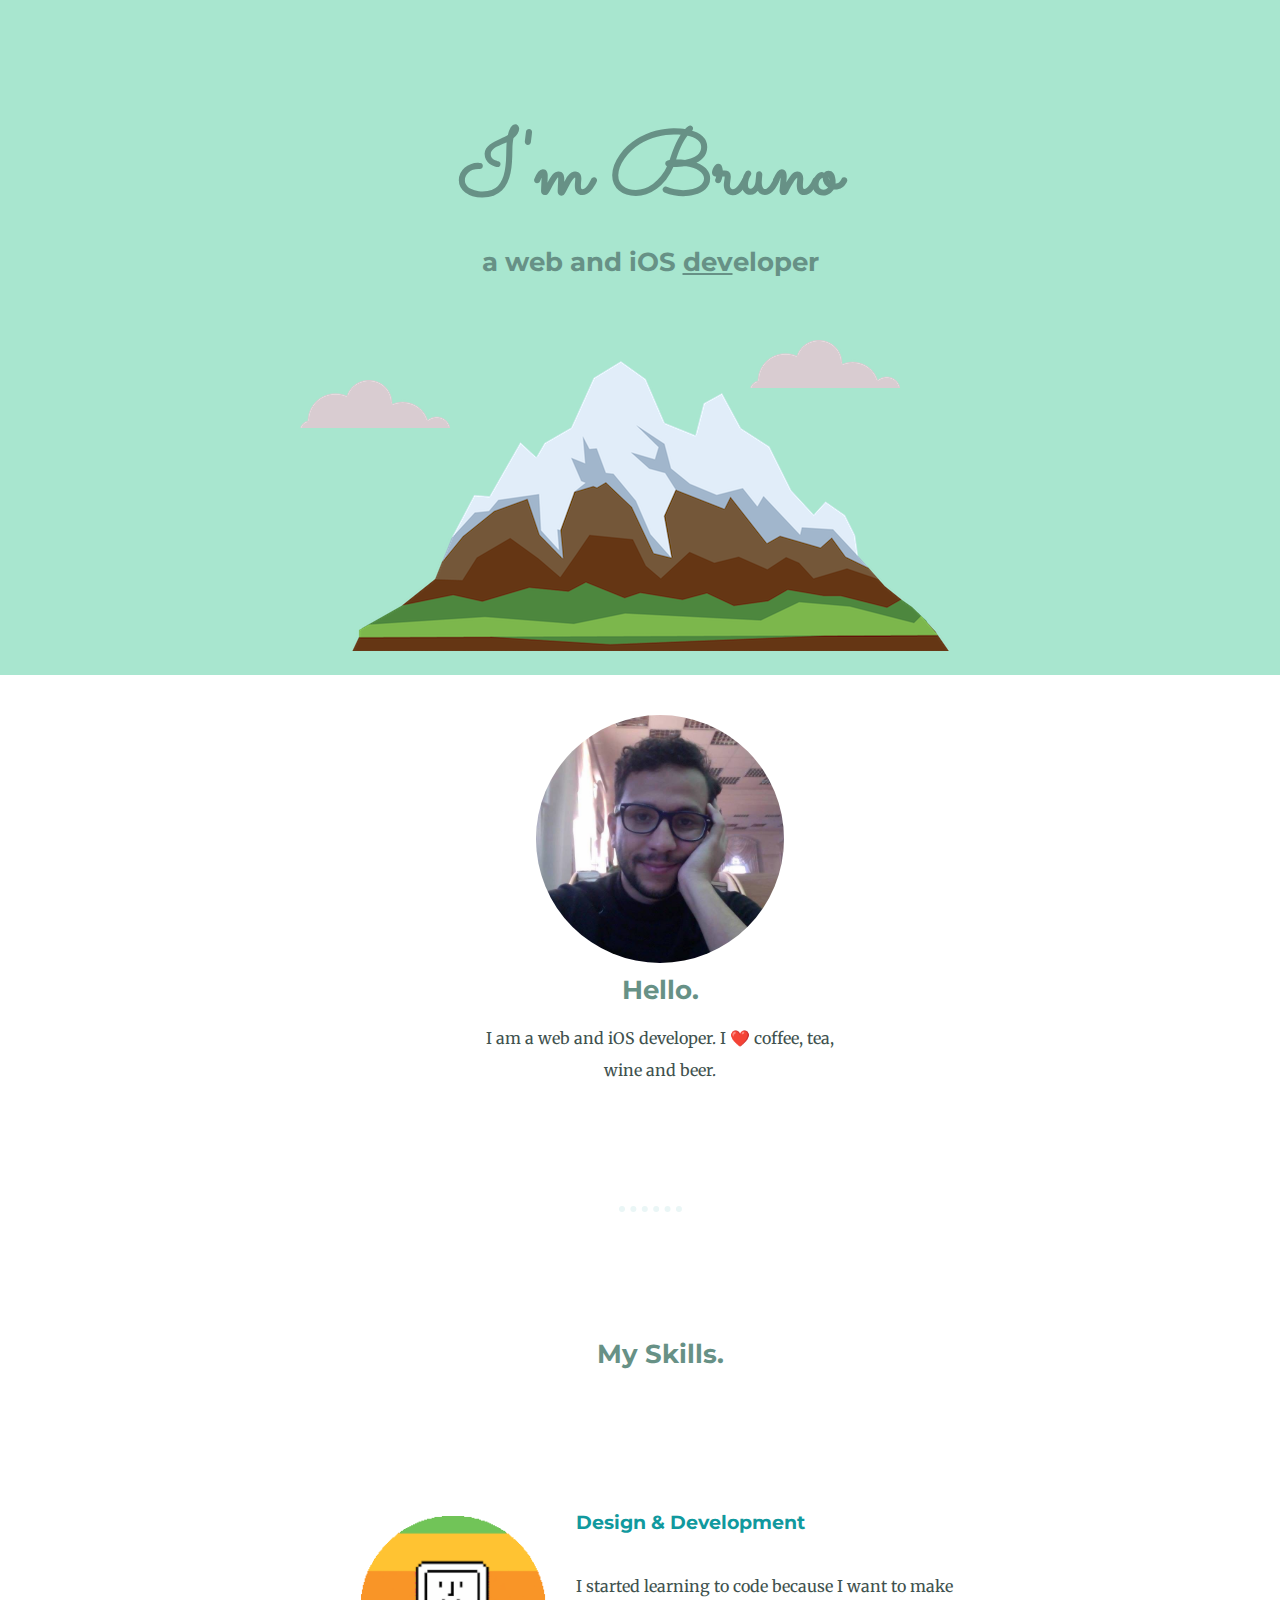
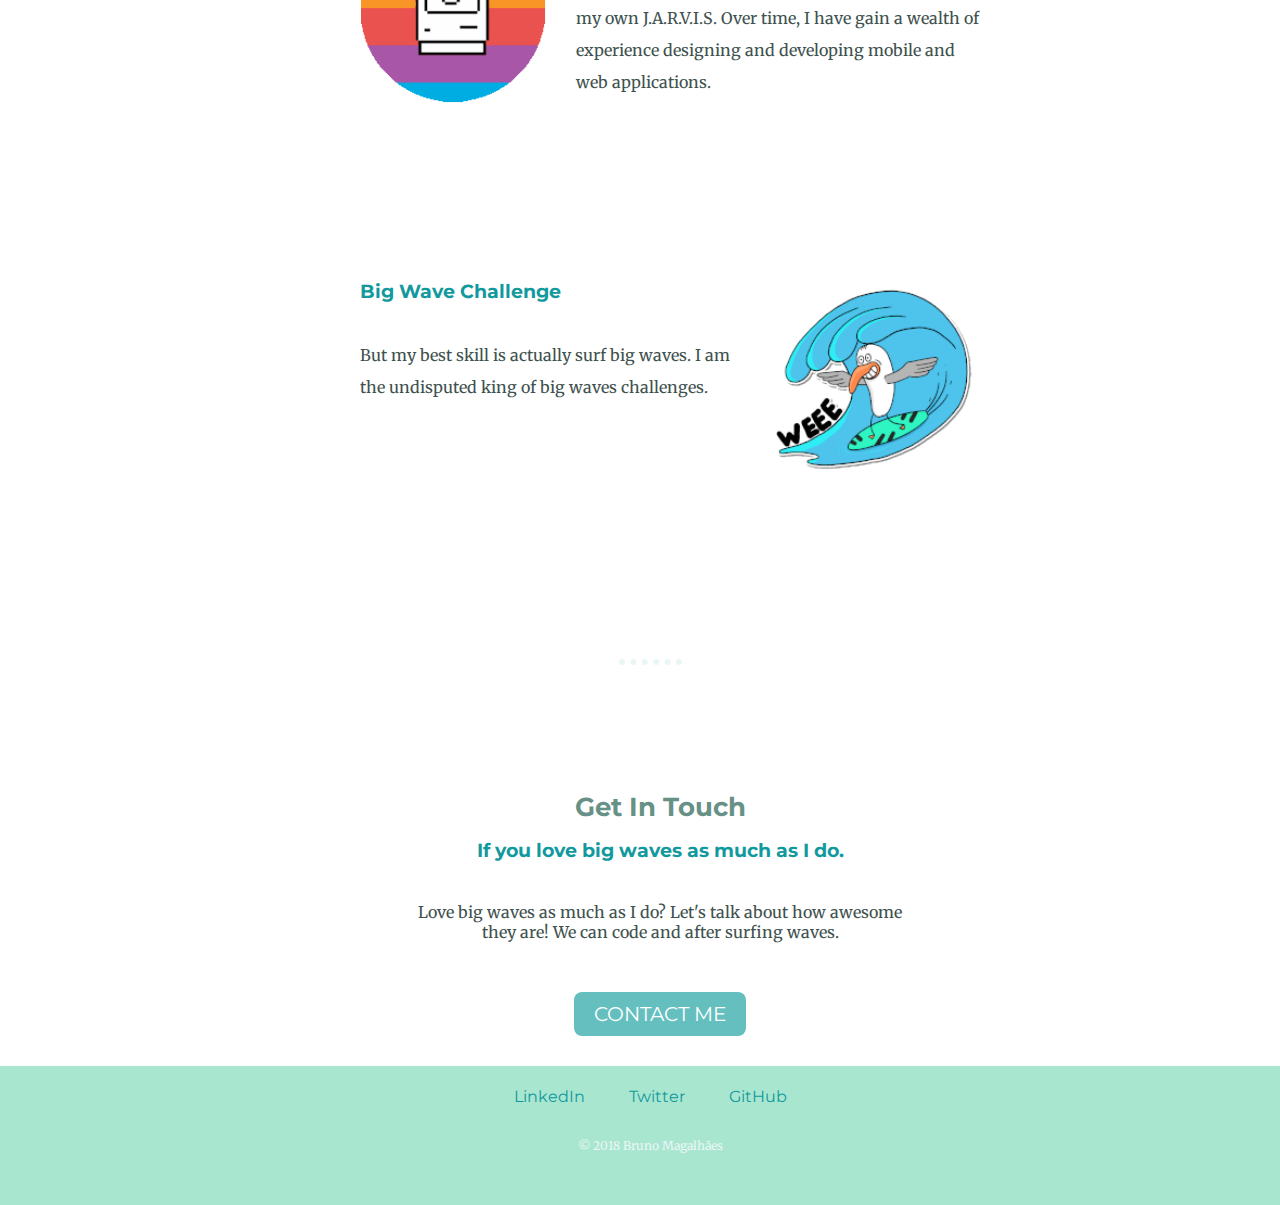
==== index.html @ 9cfc040e "Add initial my website files" ====
<!DOCTYPE html>
<html lang="pt-BR" dir="ltr">
  <head>
    <meta charset="utf-8">
    <title>Bruno Magalhães</title>

    <link rel="stylesheet" href="css/styles.css">
    <link rel="icon" href="favicon.ico">
    <link href="https://fonts.googleapis.com/css?family=Merriweather|Montserrat|Sacramento" rel="stylesheet">
  </head>

  <body>

    <div class="top-container">
      <img class="top-cloud" src="CSS-My_Site_Images/cloud.png" alt="cloud-img">

      <h1>I'm Bruno</h1>
      <h2>a web and iOS <span class="dev">dev</span>eloper</h2>

      <img class="bottom-cloud" src="CSS-My_Site_Images/cloud.png" alt="cloud-img">
      <img class="mountain"src="CSS-My_Site_Images/mountain.png" alt="mountain-img">

    </div>

    <div class="middle-container">
      <div class="profile">
        <img class="bruno-photo" src="CSS-My_Site_Images/bruno.jpg"alt="bruno-photo">
        <h2>Hello.</h2>
        <p class="intro">I am a web and iOS developer. I ❤️ coffee, tea, wine and beer.</p>
      </div>
      <hr>
      <div class="skills">
        <h2>My Skills.</h2>
        <div class="skill-row">
          <img class="computer" src="CSS-My_Site_Images/200w.gif" alt="computer">
          <h3>Design & Development</h3>
          <p class="code-skill-description">I started learning to code because I want to make my own J.A.R.V.I.S. Over time, I have gain a wealth of experience designing and developing mobile and web applications.</p>
        </div>
        <div class="skill-row">
          <img class="surf" src="CSS-My_Site_Images/surf.gif" alt="surf">
          <h3>Big Wave Challenge</h3></h3>
          <p>But my best skill is actually surf big waves. I am the undisputed king of big waves challenges. </p>
        </div>
      </div>
      <hr>
      <div class="contact-me">
        <h2>Get In Touch</h2>
        <h3>If you love big waves as much as I do.</h3>
        <p class="contact-message">Love big waves as much as I do? Let's talk about how awesome they are! We can code and after surfing waves.</p>
        <a class="btn" href="mailto:magalhaesbrunop@gmail.com">CONTACT ME</a>
      </div>
    </div>


    <div class="bottom-container">
      <a class="footer-link" href="https://www.linkedin.com/in/magalhaesbrunop/">LinkedIn</a>
      <a class="footer-link" href="https://twitter.com/magalhaesbrunop">Twitter</a>
      <a class="footer-link" href="https://github.com/magalhaesbrunop/">GitHub</a>
      <p class="copyright">© 2018 Bruno Magalhães</p>
    </div>


  </body>
</html>
---- css/styles.css ----
div {
  padding-top: 20px;
  padding-left: 20px;
  padding-bottom: 20px;
}

body {
  margin: 0;
  text-align: center;
  font-family: 'Merriweather', serif;
  color: #40514E;
}

h1 {
  margin: 90px auto 0 auto;
  font-family: 'Sacramento', cursive;
  font-size: 5.562rem;
  margin-top: 50px auto 0 auto;
  color: #679186;
}

h2 {

font-family: 'Montserrat', sans-serif;
font-size: 1.6rem;
color: #679186;
line-height: 2px;
padding-bottom: 10px;

}

h3 {

font-family: 'Montserrat', sans-serif;
color: #11999E;
padding-bottom: 10px;
}

hr {
 border-style: none;
 width: 5%;
 border-top-style: dotted;
 border-color: #EAF6F6;
 border-width: 6px;
 margin: 100px auto;
}

.intro {
  width: 30%;
  margin: auto;
  line-height: 2;

}

.dev {
  text-decoration: underline;
}

.top-container {
  background-color: #a8e6cf;
}

.middle-container {
  margin: 0;
}

.bottom-container {
  background-color: #a8e6cf;

}

.copyright {
  color: #EAF6F6;
  font-size: 0.75rem;
  padding: 20px 0;
}

.contact-message {
  width: 40%;
  margin: 30px auto 60px;
}

.skill-row {
  width: 50%;
  margin: 100px auto 100px auto;
  text-align: left;
  line-height: 2;
}

.bruno-photo {
  width: 20%;
  border-radius: 50%;
}

.computer {
  width: 30%;
  float: left;
  margin-right: 30px;
  margin-top: 30px;

}

.surf {
  width: 35%;
  float: right;
  margin-left: 30px;
  margin-top: 15px;
}

.btn {
  color: #11999E;
}

.footer-link {
  color: #11999E;
  font-family: 'Montserrat', sans-serif;
  margin: 10px 20px;
  text-decoration: none;
}

.footer-link:hover {
  color: #EAF6F6
}

.bottom-cloud {
  position: absolute;
  left: 300px;
  top: 380px;
}

.top-cloud {
  position: absolute;
  right: 380px;
  top: 340px;
}

.btn {
  -webkit-border-radius: 8;
  -moz-border-radius: 8;
  border-radius: 8px;
  font-family: 'Montserrat', sans-serif;
  color: #ffffff;
  font-size: 20px;
  background: #66BFBF;
  padding: 10px 20px 10px 20px;
  text-decoration: none;
}

.btn:hover {
  background: #3cb0fd;
  background-image: -webkit-linear-gradient(top, #3cb0fd, #3498db);
  background-image: -moz-linear-gradient(top, #3cb0fd, #3498db);
  background-image: -ms-linear-gradient(top, #3cb0fd, #3498db);
  background-image: -o-linear-gradient(top, #3cb0fd, #3498db);
  background-image: linear-gradient(to bottom, #3cb0fd, #3498db);
  text-decoration: none;
}
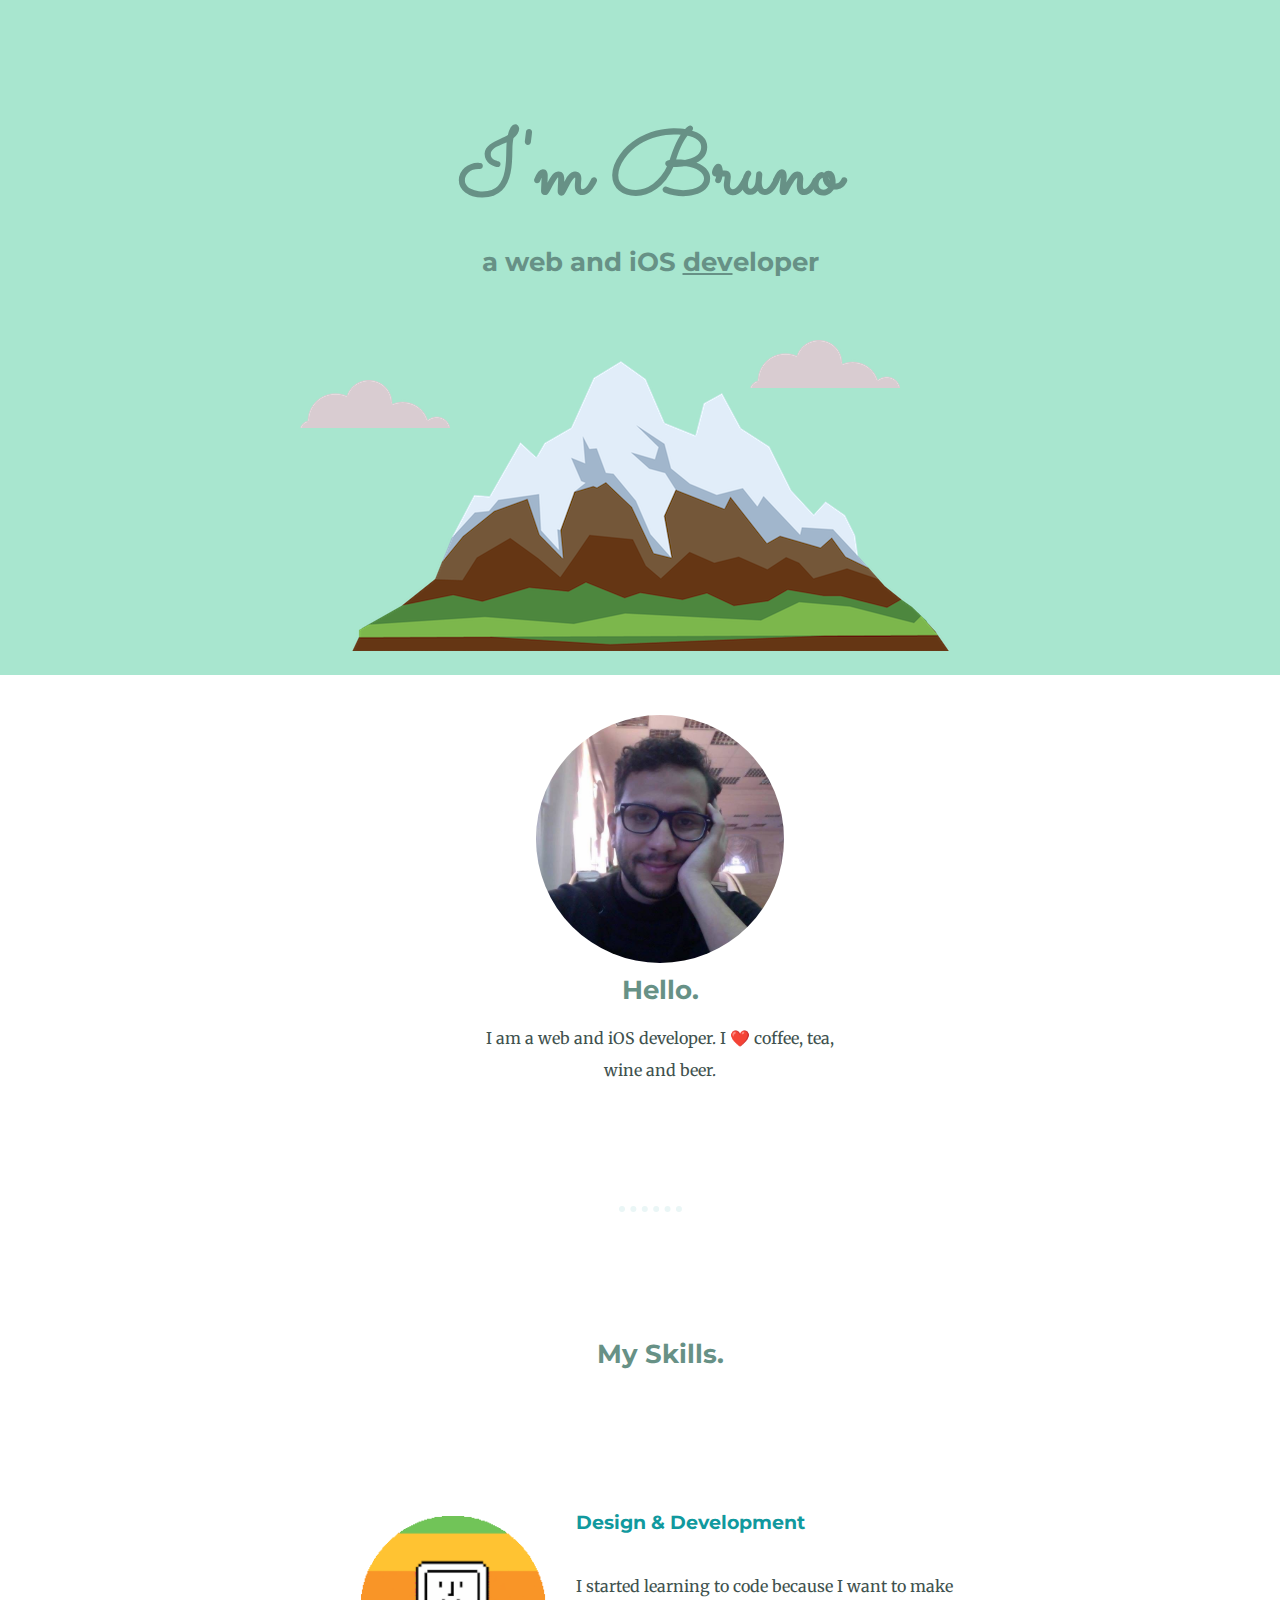
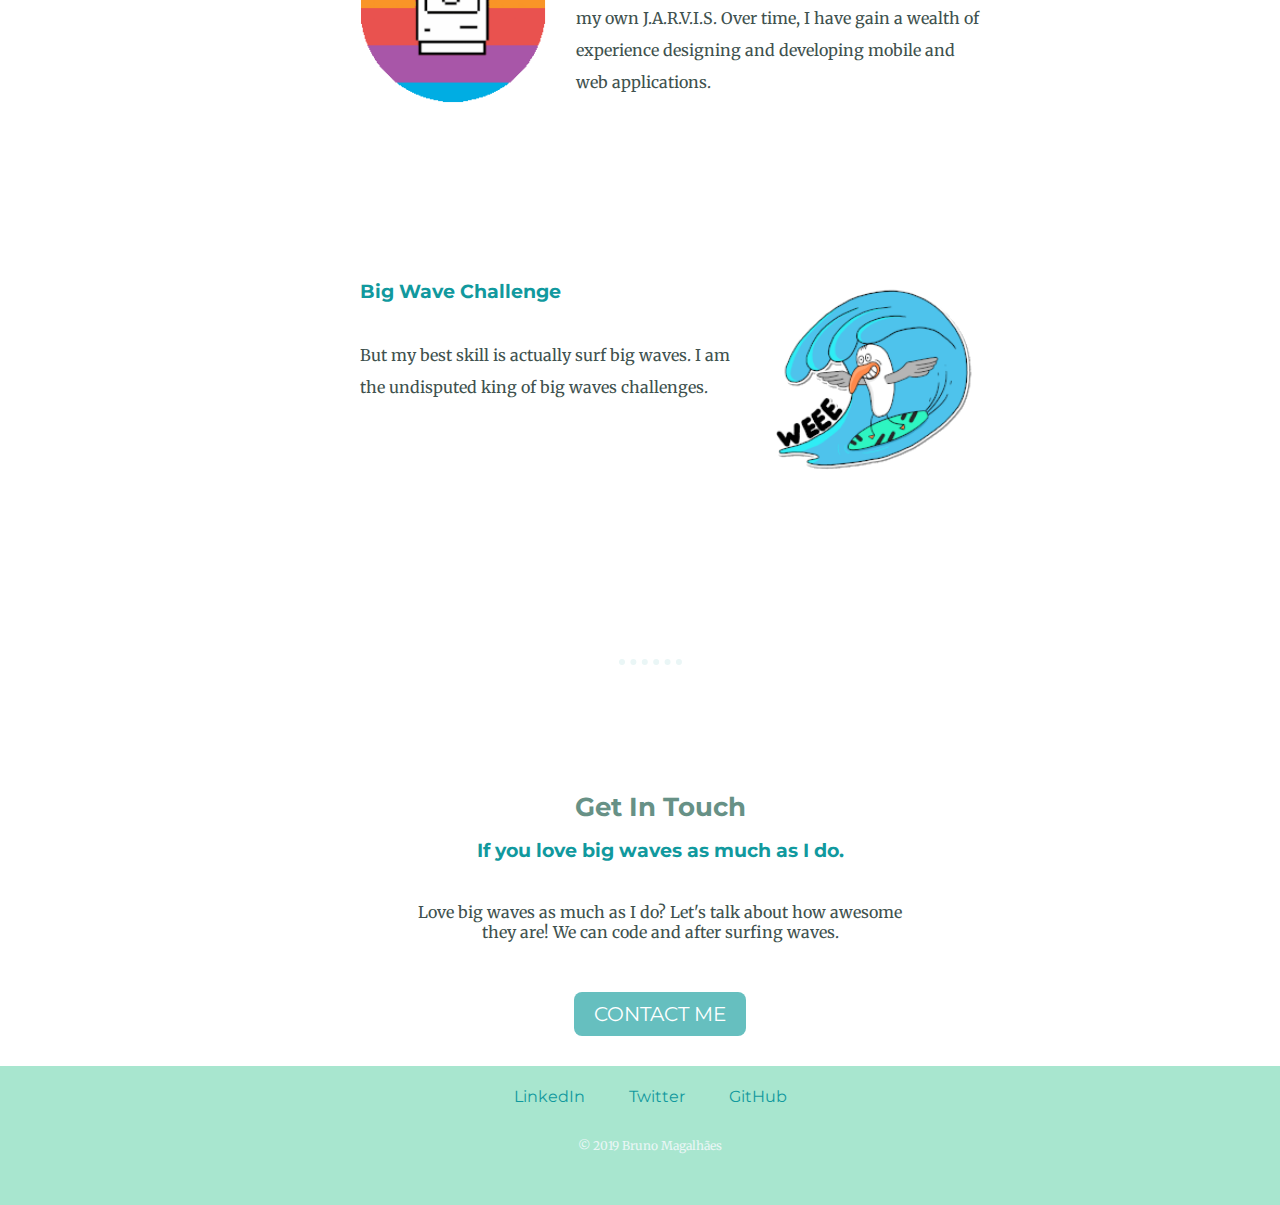
==== commit cf3d7f51: "Add new index.html file with new year date" ====
--- a/index.html
+++ b/index.html
@@ -56,7 +56,7 @@
       <a class="footer-link" href="https://www.linkedin.com/in/magalhaesbrunop/">LinkedIn</a>
       <a class="footer-link" href="https://twitter.com/magalhaesbrunop">Twitter</a>
       <a class="footer-link" href="https://github.com/magalhaesbrunop/">GitHub</a>
-      <p class="copyright">© 2018 Bruno Magalhães</p>
+      <p class="copyright">© 2019 Bruno Magalhães</p>
     </div>
 
 
